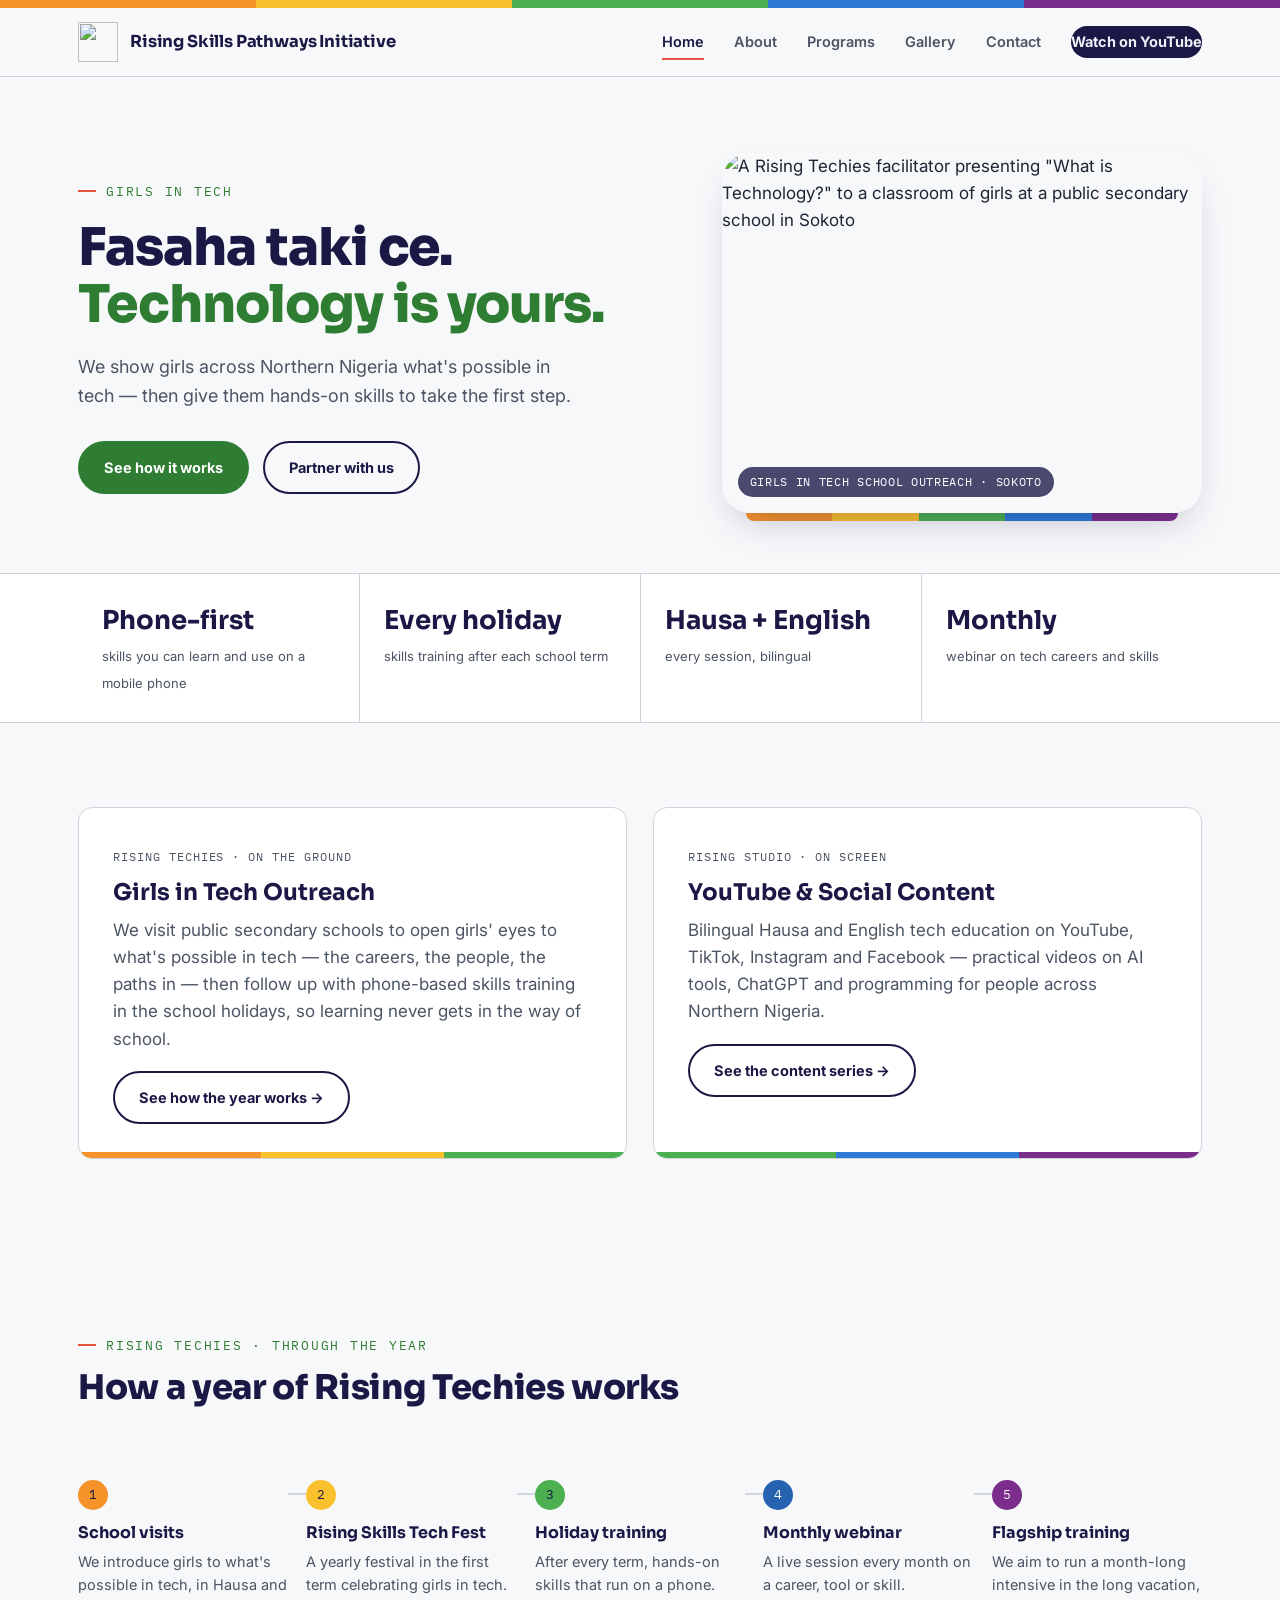
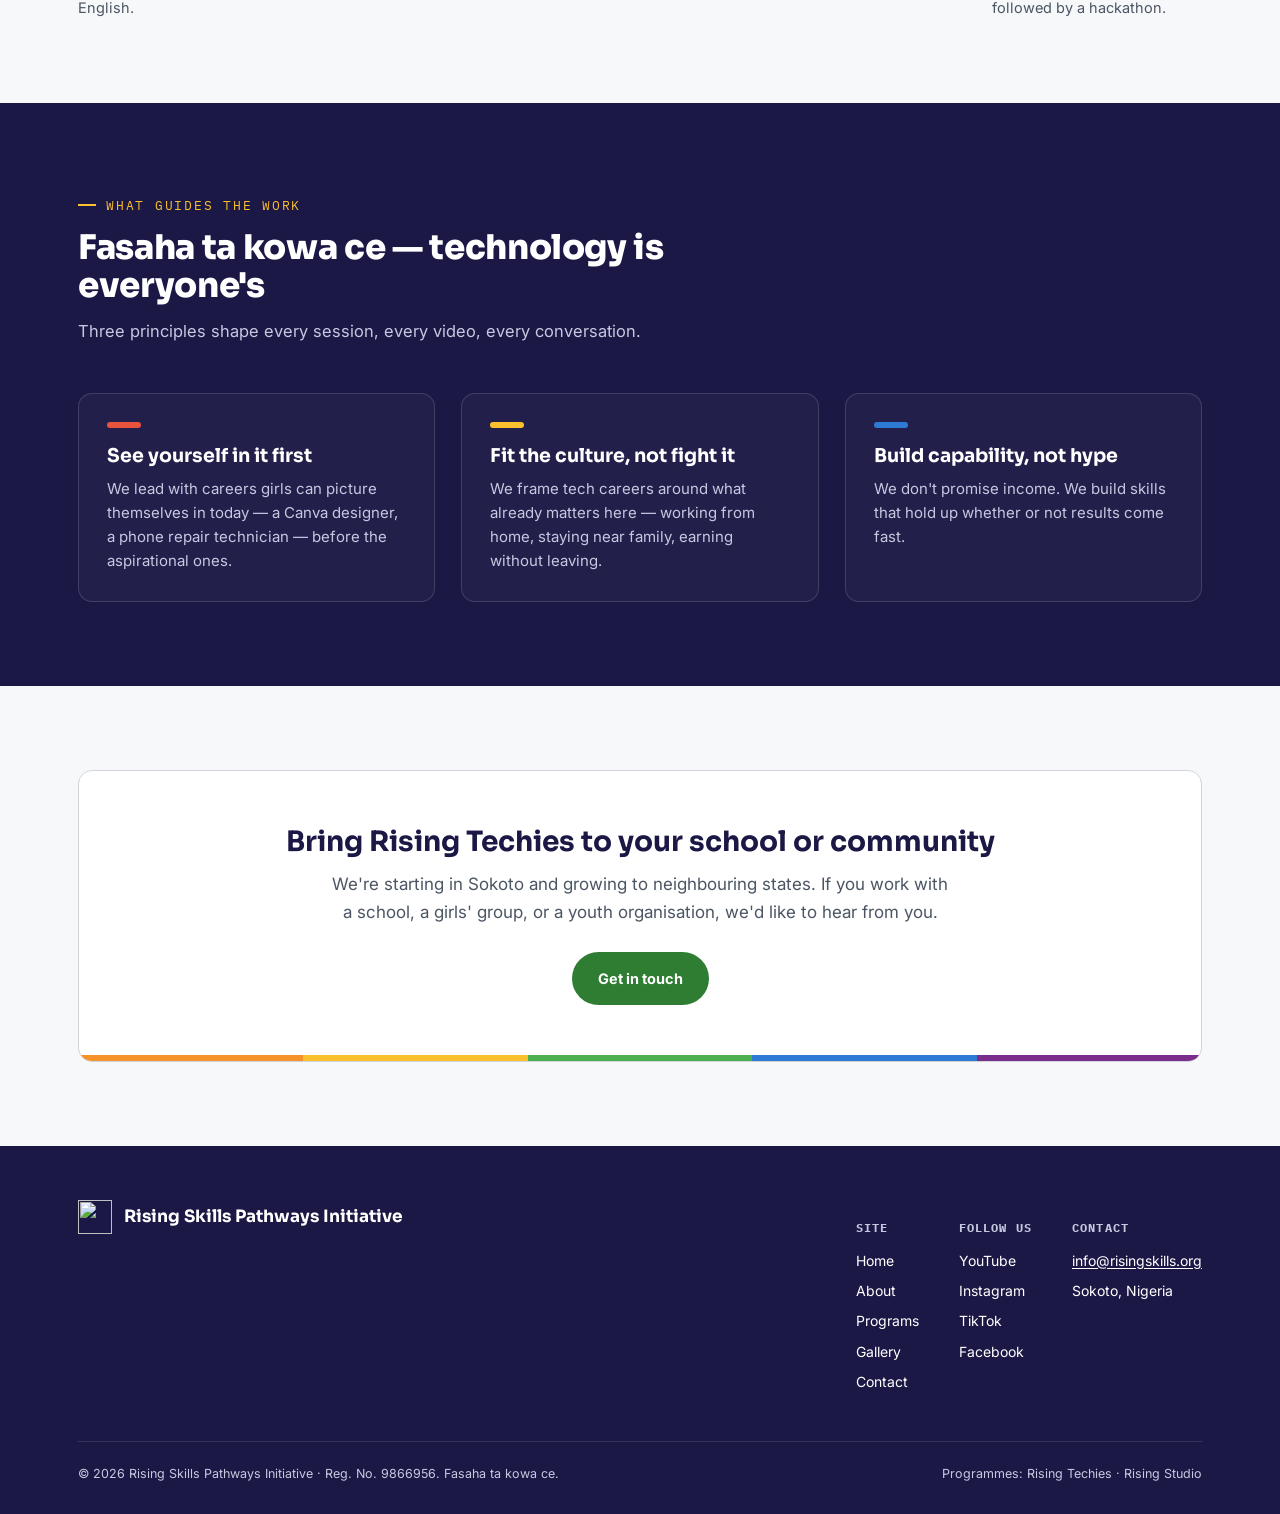
==== index.html @ 86791c2c "Add files via upload" ====
<!DOCTYPE html>
<html lang="en">
<head>
<meta charset="UTF-8">
<meta name="viewport" content="width=device-width, initial-scale=1.0">
<title>Rising Skills Pathways Initiative — Fasaha ta kowa ce</title>
<meta name="description" content="Rising Skills Pathways Initiative opens girls' eyes to what's possible in tech and gives them hands-on skills — through public school outreach in Sokoto and bilingual Hausa/English content on YouTube.">
<link rel="icon" href="/favicon.ico" sizes="48x48">
<link rel="icon" href="/favicon.svg" type="image/svg+xml">
<link rel="apple-touch-icon" href="/apple-touch-icon.png">
<link rel="manifest" href="/site.webmanifest">
<meta name="theme-color" content="#1C1846">
<link rel="canonical" href="https://risingskills.org/">
<meta property="og:type" content="website">
<meta property="og:site_name" content="Rising Skills Pathways Initiative">
<meta property="og:title" content="Rising Skills Pathways Initiative — Fasaha ta kowa ce">
<meta property="og:description" content="Rising Skills Pathways Initiative opens girls' eyes to what's possible in tech and gives them hands-on skills — through public school outreach in Sokoto and bilingual Hausa/English content on YouTube.">
<meta property="og:url" content="https://risingskills.org/">
<meta property="og:image" content="https://risingskills.org/assets/link-preview-1200x630.png">
<meta property="og:image:width" content="1200">
<meta property="og:image:height" content="630">
<meta property="og:image:alt" content="Rising Skills Pathways — Technology for everyone · Fasaha ta kowa ce">
<meta name="twitter:card" content="summary_large_image">
<link rel="preconnect" href="https://fonts.googleapis.com">
<link rel="preconnect" href="https://fonts.gstatic.com" crossorigin>
<link href="https://fonts.googleapis.com/css2?family=Sora:wght@400;600;700;800&family=Inter:wght@400;500;600;700&family=IBM+Plex+Mono:wght@500&display=swap" rel="stylesheet">
<link rel="stylesheet" href="styles.css">
<link rel="stylesheet" href="responsive.css">
</head>
<body data-page="index">
<a class="skip-link" href="#main">Skip to main content</a>

<div id="site-header-mount"></div>

<main id="main">
  <section class="hero">
    <div class="wrap">
      <div>
        <span class="eyebrow">Girls in Tech</span>
        <h1><span lang="ha">Fasaha taki ce.</span><br><em>Technology is yours.</em></h1>
        <p class="lede">We show girls across Northern Nigeria what's possible in tech — then give them hands-on skills to take the first step.</p>
        <div class="hero-actions">
          <a class="btn btn-primary" href="programs.html">See how it works</a>
          <a class="btn btn-ghost" href="contact.html">Partner with us</a>
        </div>
      </div>
      <figure class="hero-photo">
        <img src="assets/outreach-01.jpg" alt="A Rising Techies facilitator presenting &quot;What is Technology?&quot; to a classroom of girls at a public secondary school in Sokoto" width="1200" height="675">
        <figcaption>Girls in Tech School Outreach · Sokoto</figcaption>
      </figure>
    </div>
  </section>

  <div class="stat-strip">
    <div class="wrap">
      <div class="stat"><b>Phone-first</b><span>skills you can learn and use on a mobile phone</span></div>
      <div class="stat"><b>Every holiday</b><span>skills training after each school term</span></div>
      <div class="stat"><b>Hausa + English</b><span>every session, bilingual</span></div>
      <div class="stat"><b>Monthly</b><span>webinar on tech careers and skills</span></div>
    </div>
  </div>

  <section>
    <div class="wrap">
      
      <div class="path-grid">
        <div class="path-card reveal">
          <span class="tag">Rising Techies · On the ground</span>
          <h3>Girls in Tech Outreach</h3>
          <p>We visit public secondary schools to open girls' eyes to what's possible in tech — the careers, the people, the paths in — then follow up with phone-based skills training in the school holidays, so learning never gets in the way of school.</p>
          <a class="btn btn-ghost" href="programs.html">See how the year works →</a>
          <div class="bar-strip"><span class="c1"></span><span class="c2"></span><span class="c3"></span></div>
        </div>
        <div class="path-card reveal">
          <span class="tag">Rising Studio · On screen</span>
          <h3>YouTube &amp; Social Content</h3>
          <p>Bilingual Hausa and English tech education on YouTube, TikTok, Instagram and Facebook — practical videos on AI tools, ChatGPT and programming for people across Northern Nigeria.</p>
          <a class="btn btn-ghost" href="programs.html">See the content series →</a>
          <div class="bar-strip"><span class="c3"></span><span class="c4"></span><span class="c5"></span></div>
        </div>
      </div>
    </div>
  </section>

  <section>
    <div class="wrap">
      <div class="section-head reveal">
        <span class="eyebrow">Rising Techies · Through the year</span>
        <h2>How a year of Rising Techies works</h2>
      </div>
      <div class="cycle">
        <div class="cycle-step reveal"><h4>School visits</h4><p>We introduce girls to what's possible in tech, in Hausa and English.</p></div>
        <div class="cycle-step reveal"><h4>Rising Skills Tech Fest</h4><p>A yearly festival in the first term celebrating girls in tech.</p></div>
        <div class="cycle-step reveal"><h4>Holiday training</h4><p>After every term, hands-on skills that run on a phone.</p></div>
        <div class="cycle-step reveal"><h4>Monthly webinar</h4><p>A live session every month on a career, tool or skill.</p></div>
        <div class="cycle-step reveal"><h4>Flagship training</h4><p>We aim to run a month-long intensive in the long vacation, followed by a hackathon.</p></div>
      </div>
    </div>
  </section>

  <section class="on-ink">
    <div class="wrap">
      <div class="section-head reveal">
        <span class="eyebrow">What guides the work</span>
        <h2><span lang="ha">Fasaha ta kowa ce</span> — technology is everyone's</h2>
        <p>Three principles shape every session, every video, every conversation.</p>
      </div>
      <div class="values-grid">
        <div class="value-card reveal">
          <div class="mark" style="background:var(--coral)"></div>
          <h3>See yourself in it first</h3>
          <p>We lead with careers girls can picture themselves in today — a Canva designer, a phone repair technician — before the aspirational ones.</p>
        </div>
        <div class="value-card reveal">
          <div class="mark" style="background:var(--amber)"></div>
          <h3>Fit the culture, not fight it</h3>
          <p>We frame tech careers around what already matters here — working from home, staying near family, earning without leaving.</p>
        </div>
        <div class="value-card reveal">
          <div class="mark" style="background:var(--blue)"></div>
          <h3>Build capability, not hype</h3>
          <p>We don't promise income. We build skills that hold up whether or not results come fast.</p>
        </div>
      </div>
    </div>
  </section>

  <section>
    <div class="wrap">
      <div class="path-card reveal" style="text-align:center; padding:56px 34px;">
        <h2 style="font-size:28px; margin-bottom:14px;">Bring Rising Techies to your school or community</h2>
        <p style="color:var(--text-soft); max-width:56ch; margin:0 auto 26px;">We're starting in Sokoto and growing to neighbouring states. If you work with a school, a girls' group, or a youth organisation, we'd like to hear from you.</p>
        <a class="btn btn-primary" href="contact.html">Get in touch</a>
        <div class="bar-strip"><span class="c1"></span><span class="c2"></span><span class="c3"></span><span class="c4"></span><span class="c5"></span></div>
      </div>
    </div>
  </section>
</main>

<div id="site-footer-mount"></div>

<script src="site.js"></script>
</body>
</html>
---- styles.css ----
/* ============================================================
   RISING SKILLS PATHWAYS INITIATIVE — base styles
   Palette taken from the official logo pack (README in the pack):
     Purple #7B2D8B · Indigo #4A3FC7 · Blue #2E7BD6 · Sky #5BC0EB
     Teal #1B9E8F · Green #4CAF50 · Orange #F5922A · Red #E8533E
     Yellow #FBC02D · Line #D1D5DB
   The five "people" in the logo are orange, yellow, green, blue, purple —
   the rising-bar strip uses the same five, in the same order.
   The bright brand colours are for shapes and accents. Text and buttons
   use the "-deep" shades, which are contrast-checked for readability.
   Type: Sora (display) + Inter (body, full Hausa character support)
         + IBM Plex Mono (utility/labels)

   Responsive rules live in responsive.css, loaded after this file.
   ============================================================ */

:root {
  /* ---- logo palette ---- */
  --purple: #7B2D8B;
  --indigo: #4A3FC7;
  --blue:   #2E7BD6;
  --sky:    #5BC0EB;
  --teal:   #1B9E8F;
  --green:  #4CAF50;
  --orange: #F5922A;
  --red:    #E8533E;
  --yellow: #FBC02D;

  /* older names kept so existing rules still work */
  --coral: var(--red);
  --amber: var(--yellow);

  /* ---- accessible shades for text and buttons ---- */
  --green-deep: #2E7D32;     /* white on it: 5.1:1 · on paper: 4.8:1 */
  --green-darker: #1B5E20;   /* button hover */
  --blue-deep: #2563B0;

  /* ---- grounds ---- */
  --ink: #1C1846;            /* deep indigo (from logo indigo) — headings, dark sections */
  --ink-soft: #2E2A63;
  --paper: #F7F8FA;          /* light neutral, like the logo's white ground */
  --paper-raised: #FFFFFF;
  --line: #D1D5DB;           /* logo line grey */

  /* ---- text colors, contrast-checked against their backgrounds ---- */
  --text: #1F2433;           /* on paper: ~14.5:1 */
  --text-soft: #4B5563;      /* on paper: ~7.1:1 */
  --text-on-ink: #EEF0F7;    /* on ink: ~14.5:1 */
  --text-on-ink-soft: #C5C9E0; /* on ink: ~10:1 */

  --radius-s: 6px;
  --radius-m: 14px;
  --radius-l: 28px;

  --font-display: 'Sora', sans-serif;
  --font-body: 'Inter', sans-serif;
  --font-mono: 'IBM Plex Mono', monospace;

  --max: 1180px;
  --focus-ring: 3px solid var(--indigo); /* on light sections; yellow on dark ones (below) */
}

* { box-sizing: border-box; }
html { scroll-behavior: smooth; }

body {
  margin: 0;
  background: var(--paper);
  color: var(--text);
  font-family: var(--font-body);
  font-size: 17px;
  line-height: 1.6;
  -webkit-font-smoothing: antialiased;
}

h1, h2, h3, h4 { font-family: var(--font-display); color: var(--ink); margin: 0; line-height: 1.1; }
p { margin: 0; }
a { color: inherit; text-decoration: none; }
img { max-width: 100%; display: block; }
ul { margin: 0; padding: 0; list-style: none; }
button { font-family: inherit; }

.wrap { max-width: var(--max); margin: 0 auto; padding: 0 28px; }

/* ---- accessibility: visible focus on every interactive element ---- */
a:focus-visible,
button:focus-visible,
input:focus-visible,
textarea:focus-visible {
  outline: var(--focus-ring);
  outline-offset: 3px;
  border-radius: 4px;
}

/* ---- accessibility: skip link, hidden until focused ---- */
.skip-link {
  position: absolute;
  left: 12px;
  top: -60px;
  background: var(--ink);
  color: #fff;
  padding: 12px 18px;
  border-radius: var(--radius-s);
  font-weight: 700;
  font-size: 14px;
  z-index: 100;
  transition: top 0.2s ease;
}
.skip-link:focus {
  top: 12px;
  outline: var(--focus-ring);
  outline-offset: 2px;
}

/* ---- accessibility: visually-hidden but screen-reader-readable text ---- */
.sr-only {
  position: absolute;
  width: 1px; height: 1px;
  padding: 0; margin: -1px;
  overflow: hidden;
  clip: rect(0,0,0,0);
  white-space: nowrap;
  border: 0;
}

.eyebrow {
  font-family: var(--font-mono);
  font-size: 12.5px;
  letter-spacing: 0.14em;
  text-transform: uppercase;
  color: var(--green-deep);
  display: inline-flex;
  align-items: center;
  gap: 10px;
}
.eyebrow::before {
  content: "";
  width: 18px;
  height: 2px;
  background: var(--coral);
  display: inline-block;
}
.on-ink .eyebrow { color: var(--amber); }
.on-ink .eyebrow::before { background: var(--amber); }
.on-ink a:focus-visible, .on-ink button:focus-visible, footer.site-footer a:focus-visible { outline-color: var(--yellow); }

/* -------------------- rising-bars strip (signature motif, all 5 logo hues) -------------------- */
.bar-strip {
  display: flex;
  height: 8px;
  width: 100%;
}
.bar-strip span { flex: 1; }
.bar-strip .c1 { background: var(--orange); }
.bar-strip .c2 { background: var(--yellow); }
.bar-strip .c3 { background: var(--green); }
.bar-strip .c4 { background: var(--blue); }
.bar-strip .c5 { background: var(--purple); }

/* -------------------- header / nav -------------------- */
.site-header {
  position: sticky;
  top: 0;
  z-index: 50;
  background: rgba(247, 248, 250, 0.92);
  backdrop-filter: blur(8px);
  border-bottom: 1px solid var(--line);
}
.nav {
  display: flex;
  align-items: center;
  justify-content: space-between;
  padding: 14px 28px;
  max-width: var(--max);
  margin: 0 auto;
}
.brand { display: flex; align-items: center; gap: 12px; }
.brand img { width: 40px; height: 40px; }
.brand-word { font-family: var(--font-display); font-weight: 700; font-size: 16.5px; color: var(--ink); letter-spacing: -0.01em; }
.brand-word small { display: block; font-family: var(--font-mono); font-weight: 400; font-size: 10.5px; letter-spacing: 0.1em; color: var(--text-soft); text-transform: uppercase; }

.nav-links { display: flex; align-items: center; gap: 30px; }
.nav-links a { font-size: 14.5px; font-weight: 600; color: var(--text-soft); position: relative; padding: 4px 0; }
.nav-links a:hover, .nav-links a[aria-current="page"] { color: var(--ink); }
.nav-links a[aria-current="page"]::after {
  content: "";
  position: absolute; left: 0; right: 0; bottom: -2px; height: 2px;
  background: var(--coral);
}
.nav-cta {
  white-space: nowrap;
  background: var(--ink);
  color: var(--text-on-ink) !important;
  padding: 9px 18px;
  border-radius: 999px;
  font-size: 13.5px;
  font-weight: 700 !important;
}
.nav-cta:hover { background: var(--green-deep); }

.nav-toggle { display: none; background: none; border: none; cursor: pointer; padding: 6px; }
.nav-toggle span { display: block; width: 22px; height: 2px; background: var(--ink); margin: 5px 0; }

/* -------------------- buttons -------------------- */
.btn {
  display: inline-flex;
  align-items: center;
  gap: 8px;
  font-weight: 700;
  font-size: 14.5px;
  padding: 13px 24px;
  border-radius: 999px;
  border: 2px solid transparent;
  cursor: pointer;
}
.btn-primary { background: var(--green-deep); color: #fff; }
.btn-primary:hover { background: var(--green-darker); }
.btn-ghost { border-color: var(--ink); color: var(--ink); }
.btn-ghost:hover { background: var(--ink); color: var(--text-on-ink); }
.on-ink .btn-ghost { border-color: var(--text-on-ink-soft); color: var(--text-on-ink); }
.on-ink .btn-ghost:hover { background: var(--text-on-ink); color: var(--ink); }

/* -------------------- hero -------------------- */
.hero { padding: 76px 0 60px; }
.hero .wrap { display: grid; grid-template-columns: 1.05fr 0.85fr; gap: 50px; align-items: center; }
.hero h1 { font-size: 52px; font-weight: 800; letter-spacing: -0.02em; margin: 18px 0 20px; }
.hero h1 em { font-style: normal; color: var(--green-deep); }
.hero p.lede { font-size: 18px; color: var(--text-soft); max-width: 46ch; margin-bottom: 30px; }
.hero-actions { display: flex; gap: 14px; flex-wrap: wrap; }

.hero-art {
  aspect-ratio: 1 / 1;
  border-radius: var(--radius-l);
  background: var(--ink);
  position: relative;
  overflow: hidden;
  display: flex;
  align-items: flex-end;
  justify-content: center;
  padding-bottom: 46px;
}
.hero-art .ring {
  position: absolute; inset: 14%;
  border-radius: 50%;
  border: 10px solid transparent;
  border-top-color: var(--coral);
  border-right-color: var(--amber);
  border-bottom-color: var(--green);
  border-left-color: var(--blue);
  transform: rotate(-18deg);
  opacity: 0.9;
}
.rising-bars { display: flex; align-items: flex-end; gap: 12px; z-index: 2; }
.rising-bars span { width: 20px; border-radius: 10px; display: block; animation: rise 1.8s cubic-bezier(.2,.8,.2,1) both; }
.rising-bars span:nth-child(1){ background: var(--coral); height: 40px; animation-delay: .05s;}
.rising-bars span:nth-child(2){ background: var(--amber); height: 66px; animation-delay: .15s;}
.rising-bars span:nth-child(3){ background: var(--green); height: 92px; animation-delay: .25s;}
.rising-bars span:nth-child(4){ background: var(--blue); height: 118px; animation-delay: .35s;}
.rising-bars span:nth-child(5){ background: var(--purple); height: 144px; animation-delay: .45s;}
@keyframes rise { from { transform: scaleY(0); transform-origin: bottom; opacity: 0; } to { transform: scaleY(1); opacity: 1; } }

/* -------------------- stat strip -------------------- */
.stat-strip { background: var(--paper-raised); border-top: 1px solid var(--line); border-bottom: 1px solid var(--line); }
.stat-strip .wrap { display: grid; grid-template-columns: repeat(4, 1fr); gap: 0; }
.stat { padding: 26px 24px; border-left: 1px solid var(--line); }
.stat:first-child { border-left: none; }
.stat b { font-family: var(--font-display); font-size: 26px; color: var(--ink); display: block; }
.stat span { font-size: 13px; color: var(--text-soft); }

/* -------------------- sections -------------------- */
section { padding: 84px 0; }
.section-head { max-width: 640px; margin-bottom: 48px; }
.section-head h2 { font-size: 34px; font-weight: 800; letter-spacing: -0.01em; margin-top: 14px; }
.section-head p { color: var(--text-soft); font-size: 16.5px; margin-top: 14px; }

.on-ink { background: var(--ink); color: var(--text-on-ink); }
.on-ink h2, .on-ink h3, .on-ink h4 { color: #fff; }
.on-ink .section-head p { color: var(--text-on-ink-soft); }

/* two-path cards */
.path-grid { display: grid; grid-template-columns: 1fr 1fr; gap: 26px; }
.path-card {
  background: var(--paper-raised);
  border: 1px solid var(--line);
  border-radius: var(--radius-m);
  padding: 34px;
  position: relative;
  overflow: hidden;
}
.path-card .tag { font-family: var(--font-mono); font-size: 12px; letter-spacing: 0.08em; text-transform: uppercase; color: var(--text-soft); }
.path-card h3 { font-size: 23px; margin: 10px 0 12px; }
.path-card p { color: var(--text-soft); margin-bottom: 18px; }
.path-card .bar-strip { position: absolute; left: 0; right: 0; bottom: 0; height: 6px; }

/* cycle / process path (genuine sequence — numbering is meaningful here) */
.cycle { display: grid; grid-template-columns: repeat(5, 1fr); gap: 18px; counter-reset: step; }
.cycle-step { position: relative; padding-top: 26px; }
.cycle-step::before {
  counter-increment: step;
  content: counter(step);
  font-family: var(--font-mono);
  font-size: 13px;
  width: 30px; height: 30px;
  border-radius: 50%;
  display: flex; align-items: center; justify-content: center;
  color: #fff;
  margin-bottom: 14px;
}
/* same order as the five people in the logo; dark numbers on the light colours for readability */
.cycle-step:nth-child(1)::before { background: var(--orange); color: var(--ink); }
.cycle-step:nth-child(2)::before { background: var(--yellow); color: var(--ink); }
.cycle-step:nth-child(3)::before { background: var(--green); color: var(--ink); }
.cycle-step:nth-child(4)::before { background: var(--blue-deep); }
.cycle-step:nth-child(5)::before { background: var(--purple); }
.cycle-step h4 { font-size: 16px; margin-bottom: 8px; }
.cycle-step p { font-size: 14.5px; color: var(--text-soft); }
.cycle-step:not(:last-child)::after {
  content: "";
  position: absolute; top: 39px; left: 100%; width: 18px; height: 2px;
  background: var(--line);
}

/* values band */
.values-grid { display: grid; grid-template-columns: repeat(3, 1fr); gap: 26px; }
.value-card { border: 1px solid rgba(255,255,255,0.14); border-radius: var(--radius-m); padding: 28px; background: rgba(255,255,255,0.03); }
.value-card .mark { width: 34px; height: 6px; border-radius: 3px; margin-bottom: 18px; }
.value-card h3 { font-size: 19px; margin-bottom: 10px; }
.value-card p { color: var(--text-on-ink-soft); font-size: 15px; }

/* track cards (programs page) */
.track-grid { display: grid; grid-template-columns: repeat(3, 1fr); gap: 22px; }
.track-card { background: var(--paper-raised); border: 1px solid var(--line); border-radius: var(--radius-m); padding: 28px; }
.track-card .num { font-family: var(--font-mono); color: var(--text-soft); font-size: 13px; }
.track-card h3 { font-size: 19px; margin: 10px 0 10px; }
.track-card p { color: var(--text-soft); font-size: 14.5px; }

/* content series list */
.series-list { display: grid; gap: 16px; }
.series-item {
  display: grid; grid-template-columns: 90px 1fr auto; gap: 22px; align-items: center;
  background: var(--paper-raised); border: 1px solid var(--line); border-radius: var(--radius-m); padding: 20px 24px;
}
.series-item .swatch { width: 56px; height: 56px; border-radius: var(--radius-s); }
.series-item h4 { font-size: 17px; margin-bottom: 4px; }
.series-item p { font-size: 14px; color: var(--text-soft); }
.series-item .pill { font-family: var(--font-mono); font-size: 11.5px; padding: 6px 12px; border-radius: 999px; border: 1px solid var(--line); color: var(--text-soft); white-space: nowrap; }

/* founder / story */
.story-grid { display: grid; grid-template-columns: 0.9fr 1.1fr; gap: 54px; align-items: start; }
.story-grid .badge-visual { aspect-ratio: 1; border-radius: var(--radius-l); background: var(--paper-raised); border: 1px solid var(--line); display: flex; align-items: center; justify-content: center; }
.story-grid .badge-visual picture { width: 82%; display: block; }
.story-grid .badge-visual img { width: 100%; height: auto; }
.story-copy p { margin-bottom: 18px; color: var(--text-soft); font-size: 16.5px; }
.story-copy strong { color: var(--ink); }

/* contact */
.contact-grid { display: grid; grid-template-columns: 1fr 1fr; gap: 40px; }
.contact-card { background: var(--paper-raised); border: 1px solid var(--line); border-radius: var(--radius-m); padding: 32px; }
.contact-card h3 { font-size: 20px; margin-bottom: 10px; }
.contact-card p { color: var(--text-soft); margin-bottom: 20px; }
.field { margin-bottom: 16px; }
.field label { display: block; font-size: 13px; font-weight: 600; color: var(--text-soft); margin-bottom: 6px; }
.field input, .field textarea {
  width: 100%; font-family: var(--font-body); font-size: 15px; padding: 12px 14px;
  border: 1px solid var(--line); border-radius: var(--radius-s); background: var(--paper);
}
.contact-list { display: grid; gap: 18px; }
.contact-list li { display: flex; align-items: center; gap: 14px; padding: 16px; border: 1px solid var(--line); border-radius: var(--radius-m); background: var(--paper-raised); }
.contact-list .dot { width: 10px; height: 10px; border-radius: 50%; flex-shrink: 0; }
.contact-list b { display: block; font-size: 14.5px; }
.contact-list span { font-size: 13.5px; color: var(--text-soft); }

/* footer */
footer.site-footer { background: var(--ink); color: var(--text-on-ink-soft); padding: 54px 0 30px; }
.footer-top { display: flex; justify-content: space-between; align-items: flex-start; gap: 40px; flex-wrap: wrap; margin-bottom: 40px; }
.footer-brand { display: flex; align-items: center; gap: 12px; }
.footer-brand img { width: 34px; }
.footer-brand span { font-family: var(--font-display); font-weight: 700; color: #fff; }
.footer-links { display: flex; gap: 40px; flex-wrap: wrap; }
.footer-col h5 { font-family: var(--font-mono); font-size: 11.5px; letter-spacing: 0.1em; text-transform: uppercase; color: var(--text-on-ink-soft); margin-bottom: 12px; }
.footer-col a, .footer-col span { display: block; font-size: 14px; margin-bottom: 8px; color: #fff; }
.footer-col a:hover { color: var(--yellow); text-decoration: underline; }
.footer-bottom { border-top: 1px solid rgba(255,255,255,0.12); padding-top: 22px; display: flex; justify-content: space-between; flex-wrap: wrap; gap: 10px; font-size: 12.5px; }

/* reveal-on-scroll */
.reveal { opacity: 0; transform: translateY(16px); transition: opacity .6s ease, transform .6s ease; }
.reveal.in { opacity: 1; transform: none; }

/* -------------------- team -------------------- */
.team-grid {
  display: grid;
  grid-template-columns: repeat(3, 1fr);
  gap: 26px;
}
.team-card { text-align: center; }
.team-avatar {
  aspect-ratio: 1;
  border-radius: 50%;
  overflow: hidden;
  margin: 0 auto 16px;
  max-width: 160px;
  border: 1px solid var(--line);
}
.team-avatar img { width: 100%; height: 100%; object-fit: cover; }
.team-avatar.placeholder {
  display: flex;
  flex-direction: column;
  align-items: center;
  justify-content: center;
  gap: 8px;
  color: #fff;
}
.team-avatar.placeholder svg { width: 30px; height: 30px; opacity: 0.9; }
.team-avatar.placeholder span { font-family: var(--font-mono); font-size: 10px; letter-spacing: 0.05em; text-transform: uppercase; opacity: 0.9; }
.team-avatar.placeholder.p1 { background: var(--coral); }
.team-avatar.placeholder.p2 { background: var(--amber); }
.team-avatar.placeholder.p3 { background: var(--green); }
.team-avatar.placeholder.p4 { background: var(--blue); }
.team-avatar.placeholder.p5 { background: var(--purple); }
.team-name { font-family: var(--font-display); font-weight: 700; font-size: 17px; color: var(--ink); }
.team-role { font-family: var(--font-mono); font-size: 12px; letter-spacing: 0.06em; text-transform: uppercase; color: var(--green-deep); margin-top: 4px; }
.team-bio { font-size: 14px; color: var(--text-soft); margin-top: 10px; }

/* page hero (inner pages) */
.page-hero { padding: 60px 0 40px; }
.page-hero h1 { font-size: 42px; margin: 16px 0 14px; }
.page-hero p { color: var(--text-soft); font-size: 17px; max-width: 60ch; }

/* -------------------- gallery -------------------- */
.gallery-grid {
  display: grid;
  grid-template-columns: repeat(3, 1fr);
  gap: 20px;
}
.gallery-item {
  border-radius: var(--radius-m);
  overflow: hidden;
  border: 1px solid var(--line);
  background: var(--paper-raised);
}
.gallery-item img {
  width: 100%;
  aspect-ratio: 4 / 3;
  object-fit: cover;
  display: block;
}
.gallery-caption {
  padding: 12px 16px 16px;
}
.gallery-caption b { display: block; font-size: 14.5px; color: var(--ink); }
.gallery-caption span { font-size: 13px; color: var(--text-soft); }

/* placeholder tiles — swap these out for real <img> tags, see gallery.html comments */
.gallery-placeholder {
  aspect-ratio: 4 / 3;
  display: flex;
  flex-direction: column;
  align-items: center;
  justify-content: center;
  gap: 10px;
  color: #fff;
}
.gallery-placeholder svg { width: 34px; height: 34px; opacity: 0.85; }
.gallery-placeholder span { font-family: var(--font-mono); font-size: 11.5px; letter-spacing: 0.06em; text-transform: uppercase; opacity: 0.9; }
.gallery-placeholder.p1 { background: var(--coral); }
.gallery-placeholder.p2 { background: var(--amber); }
.gallery-placeholder.p3 { background: var(--green); }
.gallery-placeholder.p4 { background: var(--blue); }
.gallery-placeholder.p5 { background: var(--purple); }

/* -------------------- video grid (gallery page, videos section) -------------------- */
.video-grid {
  display: grid;
  grid-template-columns: repeat(3, 1fr);
  gap: 20px;
}
.video-card {
  display: block;
  border-radius: var(--radius-m);
  overflow: hidden;
  border: 1px solid var(--line);
  background: var(--paper-raised);
}
.video-thumb {
  aspect-ratio: 16 / 9;
  position: relative;
  display: flex;
  align-items: center;
  justify-content: center;
  color: #fff;
}
.video-thumb img { position: absolute; inset: 0; width: 100%; height: 100%; object-fit: cover; }
.video-thumb .play-icon {
  width: 52px; height: 52px;
  border-radius: 50%;
  background: rgba(0,0,0,0.45);
  display: flex; align-items: center; justify-content: center;
  position: relative; z-index: 2;
  transition: background 0.15s ease, transform 0.15s ease;
}
.video-thumb .play-icon svg { width: 20px; height: 20px; fill: #fff; margin-left: 3px; }
.video-card:hover .play-icon { background: var(--coral); transform: scale(1.08); }
.video-thumb.p1 { background: var(--coral); }
.video-thumb.p2 { background: var(--amber); }
.video-thumb.p3 { background: var(--green); }
.video-thumb.p4 { background: var(--blue); }
.video-thumb.p5 { background: var(--purple); }
.video-caption { padding: 14px 16px 18px; }
.video-caption b { display: block; font-size: 14.5px; color: var(--ink); margin-bottom: 3px; }
.video-caption span { font-size: 13px; color: var(--text-soft); }
/* contact form status + links in contact list */
.form-status { margin-top: 14px; font-size: 14px; color: var(--green-deep); min-height: 1.2em; }
.contact-list a, .footer-col a[href^="mailto"] { text-decoration: underline; text-underline-offset: 2px; }
.contact-list a:hover { color: var(--green-deep); }

/* playlist label on video tiles + "Watch" links on the programs series list */
.video-thumb .playlist-badge {
  position: absolute; right: 12px; bottom: 12px; z-index: 2;
  font-family: var(--font-mono); font-size: 11px; letter-spacing: 0.08em; text-transform: uppercase;
  background: rgba(0,0,0,0.55); color: #fff; padding: 5px 10px; border-radius: 999px;
}
.series-item .pill-link { color: var(--green-deep); border-color: var(--green-deep); font-weight: 600; }
.series-item .pill-link:hover { background: var(--green-deep); color: #fff; }

/* outreach grid: two per row, video tiles match the photo shape */
.gallery-grid.two-up { grid-template-columns: repeat(2, 1fr); }
.gallery-grid .video-thumb { aspect-ratio: 4 / 3; }
a.gallery-item { display: block; }

/* home hero photo (fills the hero's right column) */
.hero-photo { margin: 0; position: relative; }
.hero-photo img {
  width: 100%; height: auto; aspect-ratio: 4 / 3; object-fit: cover; object-position: 22% center;
  border-radius: var(--radius-l);
  box-shadow: 0 18px 40px -18px rgba(28, 24, 70, 0.35);
}
.hero-photo::before {          /* five-colour strip from the logo, tucked under the photo */
  content: ""; position: absolute; left: 24px; right: 24px; bottom: -8px; height: 8px; z-index: -1;
  border-radius: 0 0 8px 8px;
  background: linear-gradient(90deg, var(--orange) 0 20%, var(--yellow) 20% 40%, var(--green) 40% 60%, var(--blue) 60% 80%, var(--purple) 80% 100%);
}
.hero-photo figcaption {
  position: absolute; left: 16px; bottom: 16px;
  font-family: var(--font-mono); font-size: 11.5px; letter-spacing: 0.06em; text-transform: uppercase;
  background: rgba(28, 24, 70, 0.78); color: #fff; padding: 6px 12px; border-radius: 999px;
}
.gallery-item img { height: auto; }
---- responsive.css ----
/* ============================================================
   RISING SKILLS PATHWAYS INITIATIVE — responsive.css
   All breakpoints + motion/contrast accessibility preferences
   live here, separate from styles.css, so layout and base design
   stay easy to tell apart when editing.

   Breakpoints used:
     1400px  large desktop — cap hero art / cycle from stretching
     980px   tablet landscape
     900px   tablet
     820px   nav switches to mobile menu
     800px   two-column cards stack
     700px   small tablet / large phone
     560px   phone
   ============================================================ */

/* -------------------- accessibility: motion & contrast -------------------- */
@media (prefers-reduced-motion: reduce) {
  html { scroll-behavior: auto; }
  *, *::before, *::after {
    animation-duration: 0.001ms !important;
    animation-iteration-count: 1 !important;
    transition-duration: 0.001ms !important;
    scroll-behavior: auto !important;
  }
  .reveal { opacity: 1; transform: none; } /* content must not stay hidden if animation is skipped */
}

@media (prefers-contrast: more) {
  :root {
    --text-soft: #2E3A52;
    --text-on-ink-soft: #E4EAF5;
    --line: #9AA6B5;
  }
  .btn-ghost { border-width: 3px; }
}

/* -------------------- large desktop: keep line lengths and art in check -------------------- */
@media (min-width: 1400px) {
  .wrap { max-width: 1280px; }
  .hero-art { max-width: 520px; margin-left: auto; }
}

/* -------------------- ≤980px: cycle path loses its connector lines -------------------- */
@media (max-width: 980px) {
  .cycle { grid-template-columns: 1fr 1fr; }
  .cycle-step:not(:last-child)::after { display: none; }
}

/* -------------------- ≤900px: hero, stats, values, tracks, story, contact stack -------------------- */
@media (max-width: 900px) {
  .hero .wrap { grid-template-columns: 1fr; }
  .hero h1 { font-size: 38px; }
  .hero-art { order: -1; max-width: 340px; margin: 0 auto; }
  .hero-photo { max-width: 560px; }

  .values-grid { grid-template-columns: 1fr; }
  .track-grid { grid-template-columns: 1fr; }
  .story-grid { grid-template-columns: 1fr; }
  .contact-grid { grid-template-columns: 1fr; }
  .gallery-grid { grid-template-columns: repeat(2, 1fr); }
  .video-grid { grid-template-columns: repeat(2, 1fr); }
  .team-grid { grid-template-columns: 1fr; max-width: 320px; margin: 0 auto; }
}

/* -------------------- ≤820px: nav collapses to a mobile menu -------------------- */
@media (max-width: 820px) {
  .nav-links {
    position: fixed;
    inset: 62px 0 0 0;
    background: var(--paper);
    flex-direction: column;
    align-items: flex-start;
    padding: 24px 28px;
    gap: 20px;
    transform: translateY(-8px);
    opacity: 0;
    pointer-events: none;
    transition: all 0.2s ease;
    border-top: 1px solid var(--line);
    overflow-y: auto;
  }
  .nav-links.open { transform: translateY(0); opacity: 1; pointer-events: auto; }
  .nav-toggle { display: block; }
  .nav-links a { font-size: 17px; width: 100%; padding: 10px 0; }
  .nav-cta { width: 100%; justify-content: center; }
}

/* -------------------- ≤800px: two-up cards stack -------------------- */
@media (max-width: 800px) {
  .path-grid { grid-template-columns: 1fr; }
}

/* -------------------- ≤700px: stat strip goes 2x2, series items stack -------------------- */
@media (max-width: 700px) {
  .stat-strip .wrap { grid-template-columns: repeat(2, 1fr); }
  .stat:nth-child(3) { border-left: none; }
  .series-item { grid-template-columns: 1fr; text-align: left; }
}

/* -------------------- ≤560px: single-column cycle, tightened type & spacing -------------------- */
@media (max-width: 560px) {
  .cycle { grid-template-columns: 1fr; }
  .gallery-grid, .gallery-grid.two-up { grid-template-columns: 1fr; }
  .video-grid { grid-template-columns: 1fr; }

  body { font-size: 16px; }
  .wrap { padding: 0 18px; }
  section { padding: 56px 0; }

  .hero { padding: 44px 0 40px; }
  .hero h1 { font-size: 30px; }
  .hero p.lede { font-size: 16.5px; }
  .hero-actions .btn { flex: 1 1 auto; justify-content: center; }

  .page-hero h1 { font-size: 30px; }
  .section-head h2 { font-size: 26px; }

  .stat-strip .wrap { grid-template-columns: 1fr 1fr; }
  .stat { padding: 20px 16px; }

  .footer-top { flex-direction: column; }
  .footer-links { gap: 28px; }
}

/* -------------------- print: strip color chrome, keep content readable -------------------- */
@media print {
  .site-header, .nav-toggle, .bar-strip, .hero-art, footer.site-footer, .skip-link { display: none; }
  body { background: #fff; color: #000; }
  a { text-decoration: underline; }
  section { padding: 20px 0; }
}
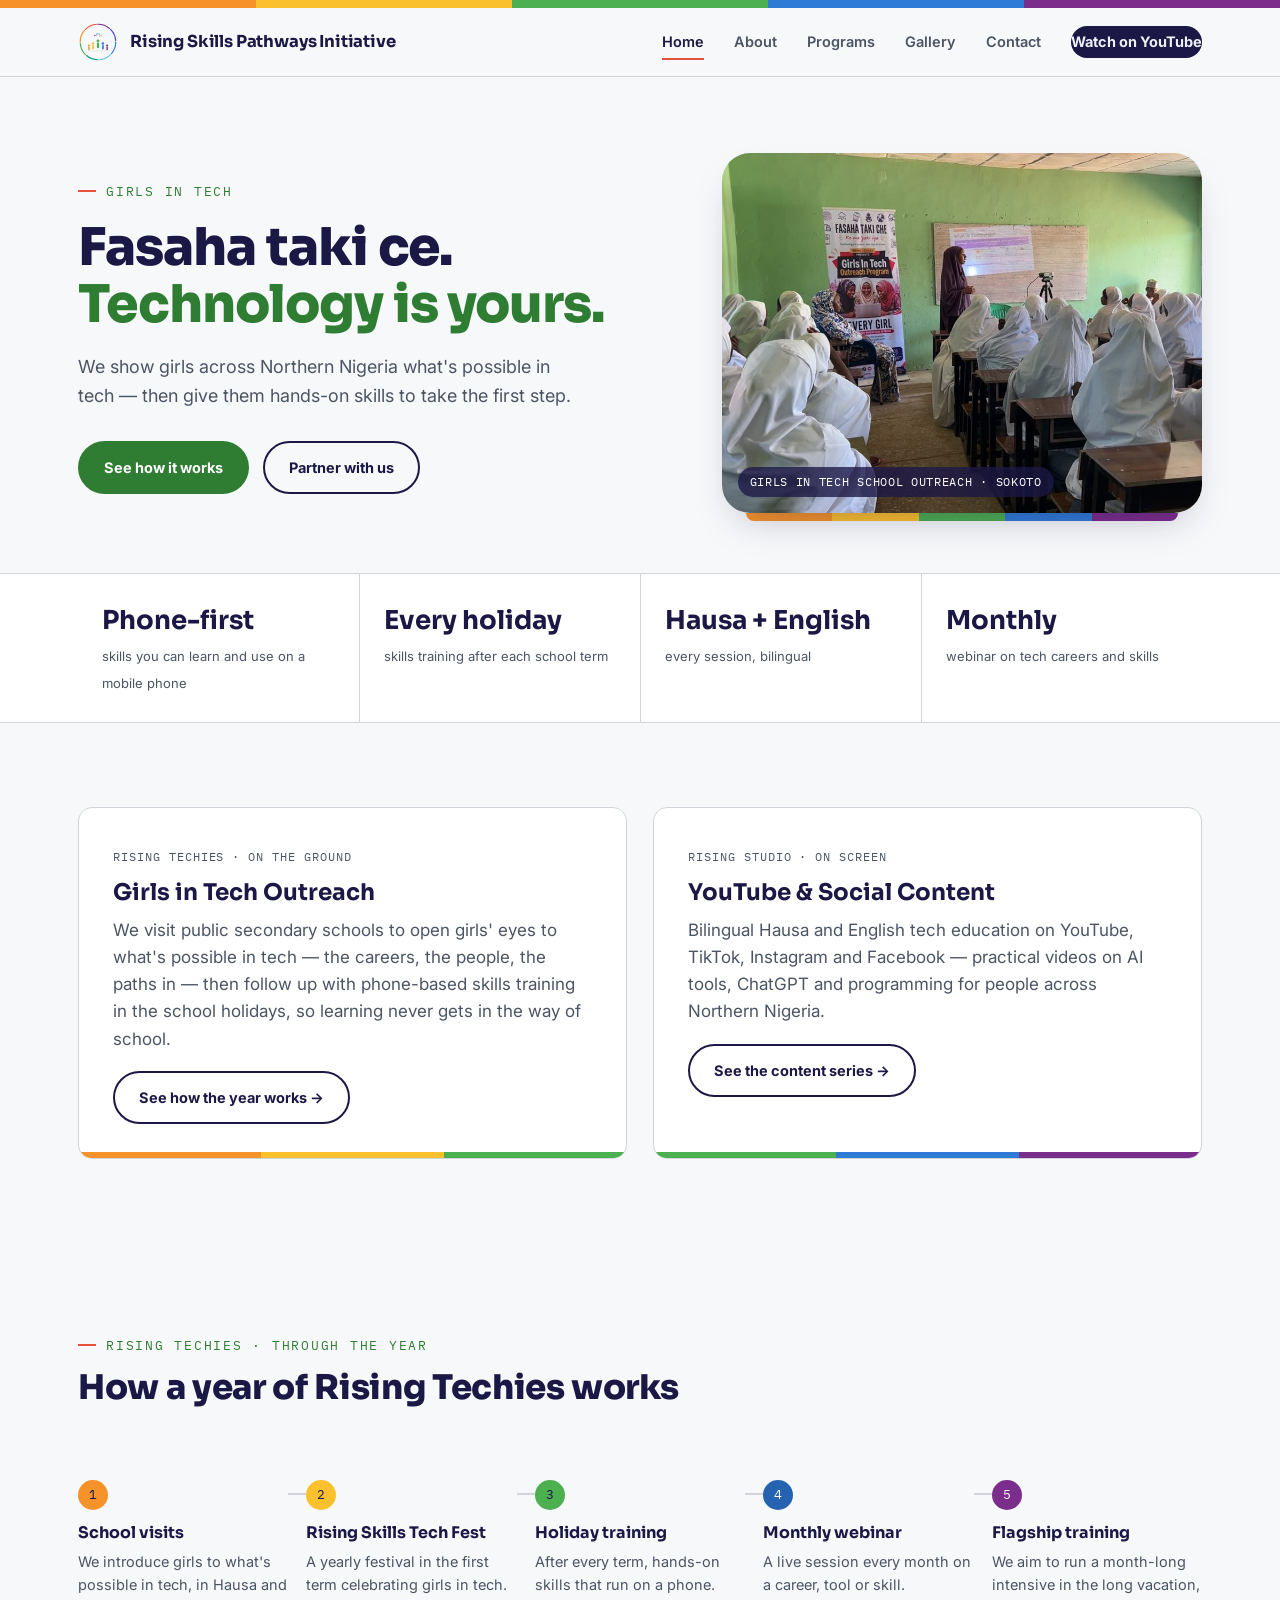
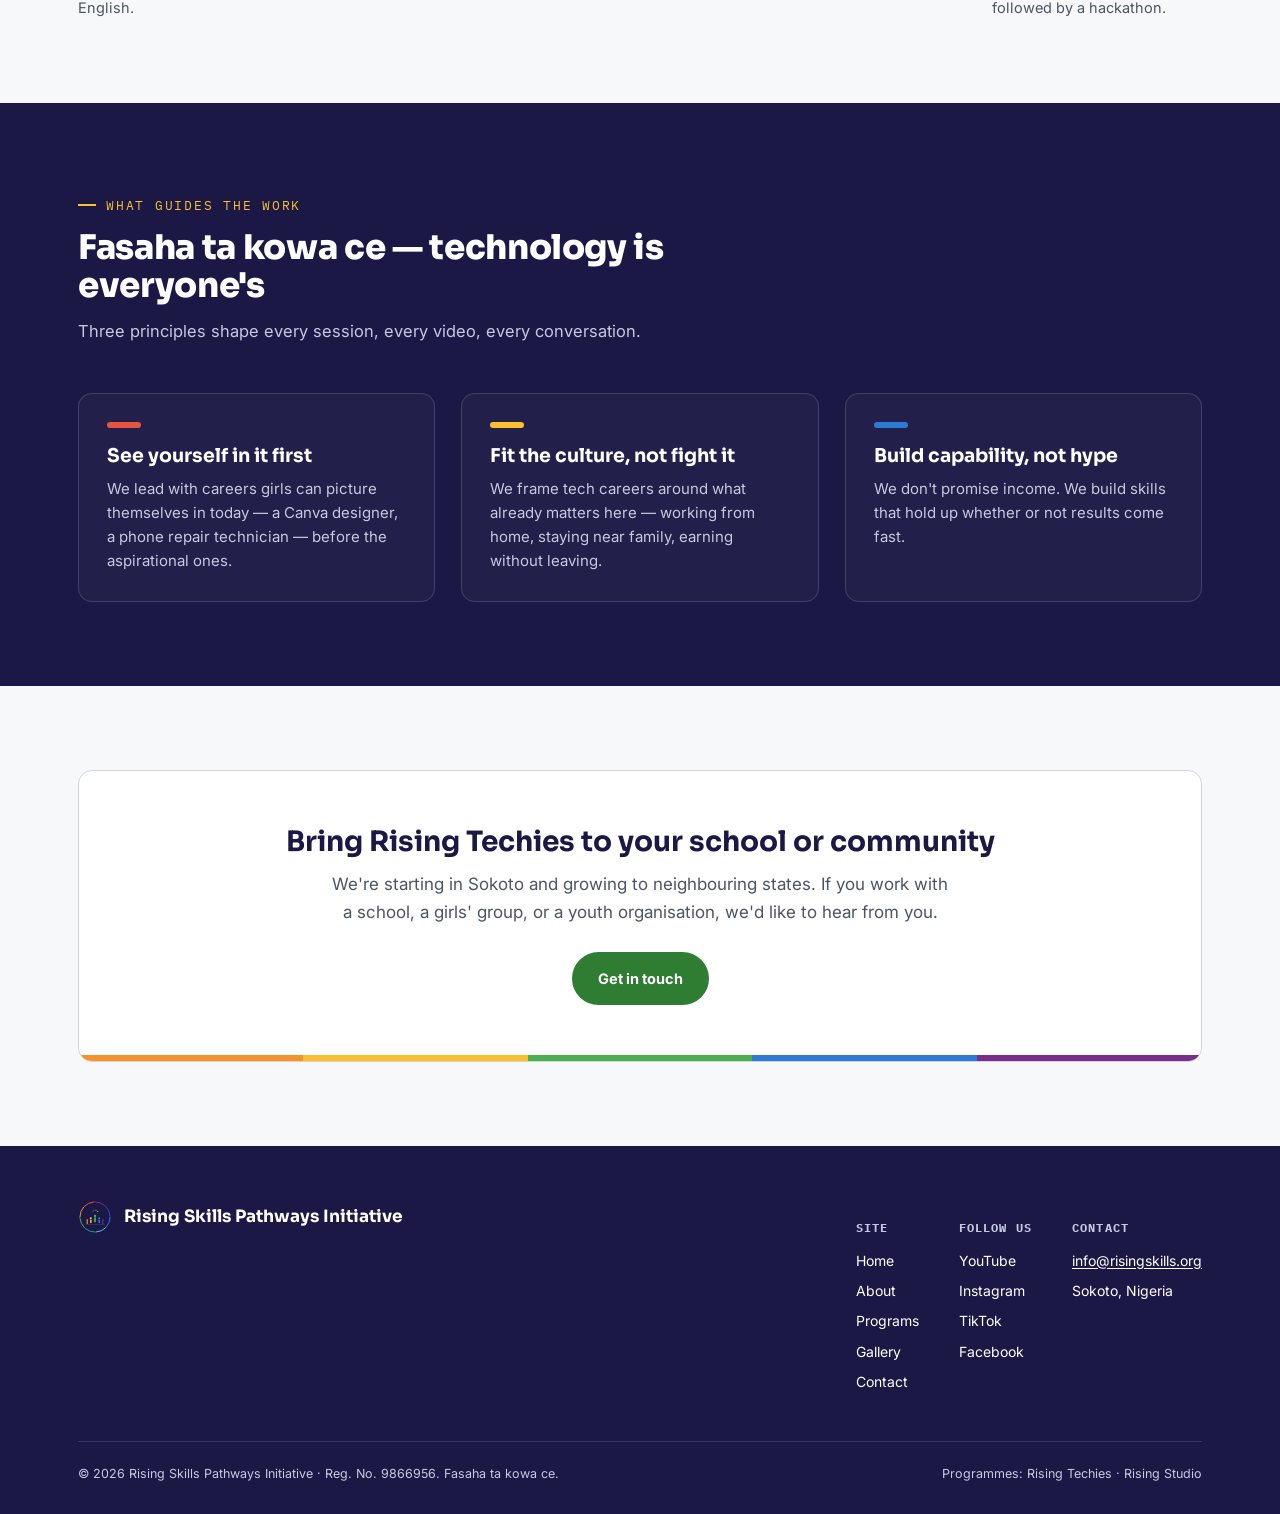
==== commit 92b4f4c2: "Add files via upload" ====
--- a/index.html
+++ b/index.html
@@ -48,6 +48,43 @@
         <img src="assets/outreach-01.jpg" alt="A Rising Techies facilitator presenting &quot;What is Technology?&quot; to a classroom of girls at a public secondary school in Sokoto" width="1200" height="675">
         <figcaption>Girls in Tech School Outreach · Sokoto</figcaption>
       </figure>
+    </div>
+  </section>
+
+  <!--
+    UPCOMING EVENT
+    --------------
+    This section hides itself automatically the day after the date in
+    data-show-until="YYYY-MM-DD". For the next workshop: swap the flyer in assets/,
+    update the text and the registration link, and change that date.
+    The same block is on index.html and programs.html.
+  -->
+  <section class="event-section" data-show-until="2026-11-29" aria-labelledby="event-title-home">
+    <div class="wrap">
+      <div class="event-card reveal">
+        <a class="event-flyer" href="assets/workshop-flyer.jpg" target="_blank" rel="noopener" aria-label="Open the full workshop flyer">
+          <picture>
+            <source srcset="assets/workshop-flyer.webp" type="image/webp">
+            <img src="assets/workshop-flyer.jpg" alt="Flyer: Introducing Girls to Tech Through AI — an AI-powered technology awareness workshop on 29 November 2026 at 21st Century Entrepreneurs Hub, in collaboration with M.I Tech NG Hub. Free, limited to 30 people." width="1122" height="1280" loading="lazy">
+          </picture>
+        </a>
+        <div class="event-body">
+          <span class="eyebrow">Upcoming workshop · Free</span>
+          <h2 id="event-title-home">Introducing Girls to Tech Through AI</h2>
+          <p class="event-lede">An AI-powered technology awareness workshop — hands-on AI sessions, tech talks, career insights, creative demos and Q&amp;A. Interactive from start to finish, not a lecture.</p>
+          <ul class="event-facts">
+            <li><b>Date</b><span>Sunday 29 November 2026</span></li>
+            <li><b>Venue</b><span>21st Century Entrepreneurs Hub</span></li>
+            <li><b>Facilitator</b><span>Mustapha Ibrahim, Founder, M.I Tech NG Hub</span></li>
+            <li><b>Places</b><span>Limited to 30 girls — register early</span></li>
+          </ul>
+          <div class="event-actions">
+            <a class="btn btn-primary" href="https://docs.google.com/forms/d/e/1FAIpQLSd92wsWzAQs8mtFAXVKc2jyDBHB9frYqv66OzIlmKJrQq9clQ/viewform" target="_blank" rel="noopener">Register now</a>
+            <a class="btn btn-ghost" href="https://wa.me/2347065852323" target="_blank" rel="noopener">WhatsApp for enquiries</a>
+          </div>
+          <p class="event-partner">In collaboration with M.I Tech NG Hub</p>
+        </div>
+      </div>
     </div>
   </section>
 
--- a/styles.css
+++ b/styles.css
@@ -545,3 +545,26 @@
   background: rgba(28, 24, 70, 0.78); color: #fff; padding: 6px 12px; border-radius: 999px;
 }
 .gallery-item img { height: auto; }
+
+/* -------------------- upcoming event (home + programs) -------------------- */
+.event-section { padding: 10px 0 70px; }
+.event-card {
+  display: grid; grid-template-columns: minmax(0, 0.8fr) minmax(0, 1.2fr); gap: 44px; align-items: center;
+  background: var(--paper-raised); border: 1px solid var(--line); border-radius: var(--radius-l);
+  padding: 30px; position: relative; overflow: hidden;
+}
+.event-card::after {            /* logo colour strip along the bottom */
+  content: ""; position: absolute; left: 0; right: 0; bottom: 0; height: 6px;
+  background: linear-gradient(90deg, var(--orange) 0 20%, var(--yellow) 20% 40%, var(--green) 40% 60%, var(--blue) 60% 80%, var(--purple) 80% 100%);
+}
+.event-flyer { display: block; border-radius: var(--radius-m); overflow: hidden; box-shadow: 0 16px 34px -18px rgba(28, 24, 70, 0.45); }
+.event-flyer img { width: 100%; height: auto; transition: transform 0.3s ease; }
+.event-flyer:hover img { transform: scale(1.02); }
+.event-body h2 { font-size: 32px; font-weight: 800; letter-spacing: -0.01em; margin: 14px 0 14px; }
+.event-lede { color: var(--text-soft); font-size: 16.5px; margin-bottom: 22px; }
+.event-facts { display: grid; gap: 10px; margin-bottom: 26px; }
+.event-facts li { display: grid; grid-template-columns: 100px 1fr; gap: 12px; padding-bottom: 10px; border-bottom: 1px solid var(--line); font-size: 15px; }
+.event-facts b { font-family: var(--font-mono); font-weight: 500; font-size: 12px; letter-spacing: 0.08em; text-transform: uppercase; color: var(--text-soft); padding-top: 2px; }
+.event-actions { display: flex; flex-wrap: wrap; gap: 12px; }
+.event-partner { margin-top: 18px; font-size: 13px; color: var(--text-soft); }
+.event-section.is-past { display: none; }
--- a/responsive.css
+++ b/responsive.css
@@ -58,6 +58,8 @@
   .track-grid { grid-template-columns: 1fr; }
   .story-grid { grid-template-columns: 1fr; }
   .contact-grid { grid-template-columns: 1fr; }
+  .event-card { grid-template-columns: 1fr; gap: 26px; padding: 22px; }
+  .event-flyer { max-width: 420px; margin: 0 auto; width: 100%; }
   .gallery-grid { grid-template-columns: repeat(2, 1fr); }
   .video-grid { grid-template-columns: repeat(2, 1fr); }
   .team-grid { grid-template-columns: 1fr; max-width: 320px; margin: 0 auto; }
@@ -65,25 +67,46 @@
 
 /* -------------------- ≤820px: nav collapses to a mobile menu -------------------- */
 @media (max-width: 820px) {
+  /* The header's blur effect traps a position:fixed menu inside the header's own
+     height (that's what cut the menu off). So the menu hangs directly below the
+     header instead, sized to the rest of the screen. */
+  .site-header { background: var(--paper); backdrop-filter: none; -webkit-backdrop-filter: none; }
   .nav-links {
-    position: fixed;
-    inset: 62px 0 0 0;
+    position: absolute;
+    top: 100%;
+    left: 0;
+    right: 0;
+    max-height: calc(100vh - 80px);
+    max-height: calc(100dvh - 80px);
+    overflow-y: auto;
     background: var(--paper);
     flex-direction: column;
-    align-items: flex-start;
-    padding: 24px 28px;
-    gap: 20px;
+    align-items: stretch;
+    padding: 12px 28px 28px;
+    gap: 4px;
+    border-top: 1px solid var(--line);
+    box-shadow: 0 18px 30px -12px rgba(28, 24, 70, 0.25);
     transform: translateY(-8px);
     opacity: 0;
+    visibility: hidden;
     pointer-events: none;
-    transition: all 0.2s ease;
-    border-top: 1px solid var(--line);
-    overflow-y: auto;
+    transition: opacity 0.2s ease, transform 0.2s ease, visibility 0s linear 0.2s;
   }
-  .nav-links.open { transform: translateY(0); opacity: 1; pointer-events: auto; }
+  .nav-links.open {
+    transform: translateY(0); opacity: 1; visibility: visible; pointer-events: auto;
+    transition: opacity 0.2s ease, transform 0.2s ease;
+  }
   .nav-toggle { display: block; }
-  .nav-links a { font-size: 17px; width: 100%; padding: 10px 0; }
-  .nav-cta { width: 100%; justify-content: center; }
+  .nav-links a { font-size: 17px; width: 100%; padding: 12px 0; border-bottom: 1px solid var(--line); }
+  .nav-links a[aria-current="page"]::after { display: none; }
+  .nav-links a[aria-current="page"] { color: var(--green-deep); }
+  .nav-cta { width: 100%; justify-content: center; text-align: center; margin-top: 14px; border-bottom: none !important; padding: 13px 18px !important; }
+
+  /* hamburger turns into an X while the menu is open */
+  .nav-toggle span { transition: transform 0.2s ease, opacity 0.2s ease; }
+  .nav-toggle[aria-expanded="true"] span:nth-child(1) { transform: translateY(7px) rotate(45deg); }
+  .nav-toggle[aria-expanded="true"] span:nth-child(2) { opacity: 0; }
+  .nav-toggle[aria-expanded="true"] span:nth-child(3) { transform: translateY(-7px) rotate(-45deg); }
 }
 
 /* -------------------- ≤800px: two-up cards stack -------------------- */
@@ -114,6 +137,9 @@
   .hero-actions .btn { flex: 1 1 auto; justify-content: center; }
 
   .page-hero h1 { font-size: 30px; }
+  .event-body h2 { font-size: 26px; }
+  .event-facts li { grid-template-columns: 1fr; gap: 2px; }
+  .event-actions .btn { flex: 1 1 auto; justify-content: center; }
   .section-head h2 { font-size: 26px; }
 
   .stat-strip .wrap { grid-template-columns: 1fr 1fr; }
